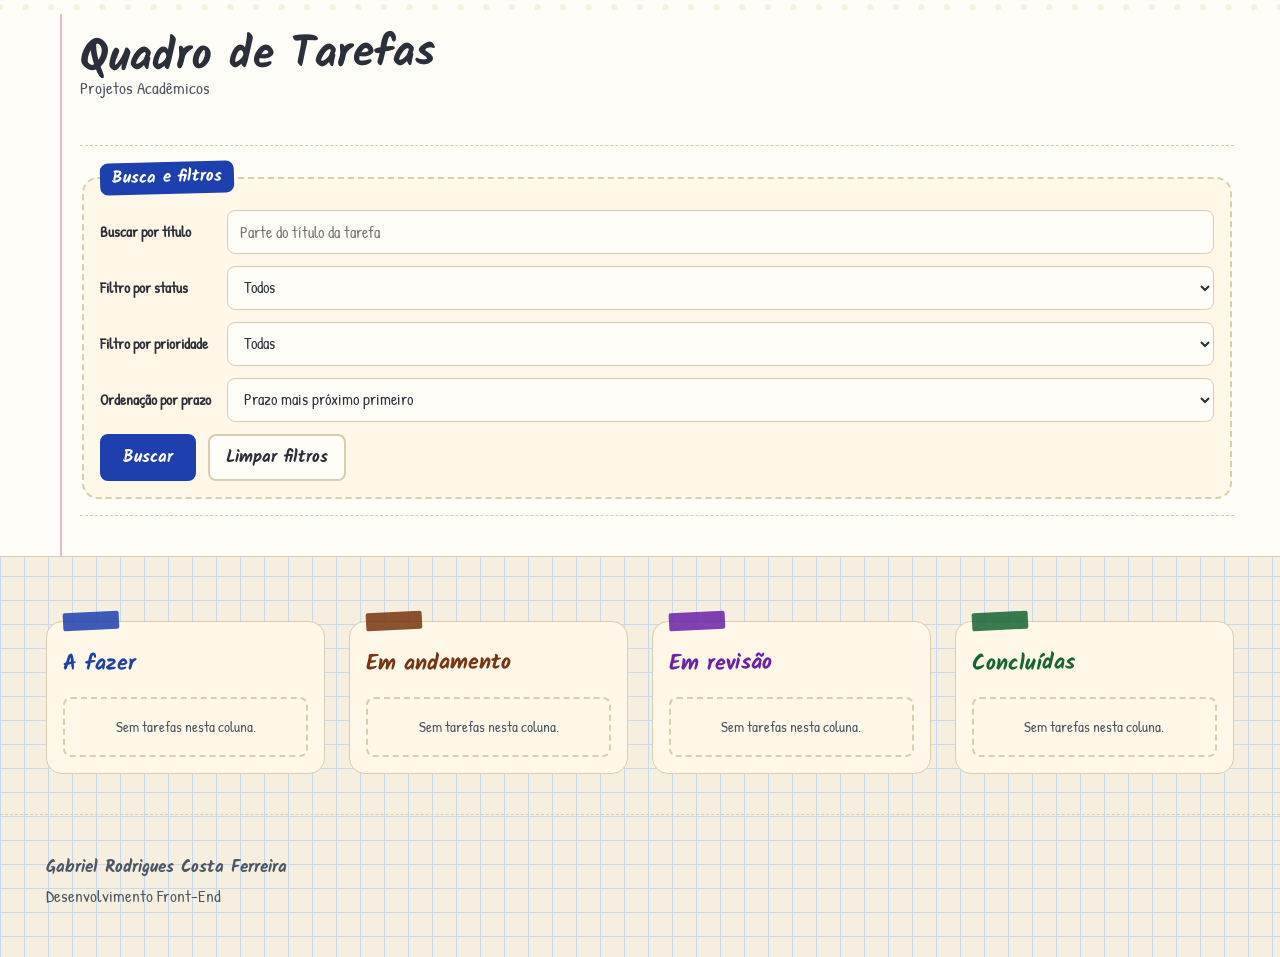
==== index.html @ 0e642eb6 "E4: pagina raiz que redireciona para a aplicacao O GitHub Pages publica a raiz do repositorio e a ap" ====
<!DOCTYPE html>
<html lang="pt-BR">
<head>
    <meta charset="UTF-8">
    <meta name="viewport" content="width=device-width, initial-scale=1.0">
    <title>Quadro de Tarefas — Desenvolvimento Front-End</title>

    <!-- O GitHub Pages publica a raiz do repositório, e a aplicação vive na
         pasta `to-do-List/`. Este redirecionamento é o que faz a URL pública
         curta abrir o quadro, em vez de mostrar uma página vazia.
         O <meta refresh> funciona sem JavaScript; o link abaixo é a saída
         para quem tiver o redirecionamento bloqueado. -->
    <meta http-equiv="refresh" content="0; url=to-do-List/">
    <link rel="canonical" href="to-do-List/">

    <style>
        body {
            margin: 0;
            min-height: 100vh;
            display: grid;
            place-items: center;
            gap: 1rem;
            font-family: system-ui, sans-serif;
            background: #f6efe0;
            color: #2a2f3a;
            text-align: center;
        }
        main { padding: 2rem; }
        a { color: #1e40af; }
    </style>
</head>
<body>
    <main>
        <h1>Quadro de Tarefas</h1>
        <p>Redirecionando para a aplicação…</p>
        <p><a href="to-do-List/">Abrir o quadro de tarefas</a></p>
    </main>
</body>
</html>
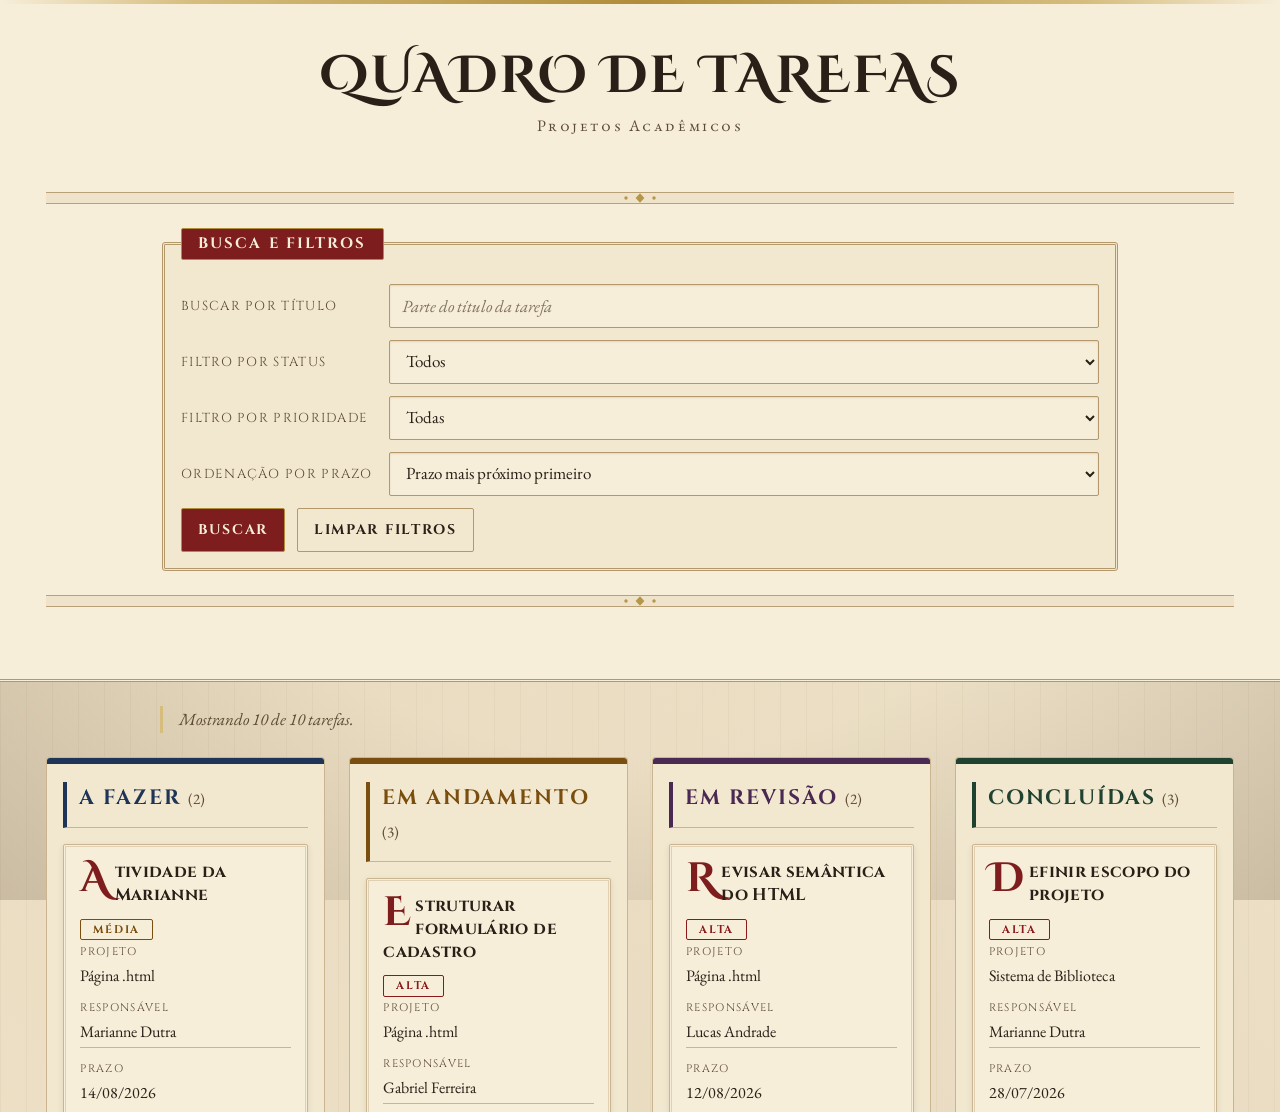
==== commit 781cf0bc: "E4: reformula a estetica para universidade antiga Pergaminho e tinta ferro-galica no lugar do cadern" ====
--- a/index.html
+++ b/index.html
@@ -13,20 +13,66 @@
     <meta http-equiv="refresh" content="0; url=to-do-List/">
     <link rel="canonical" href="to-do-List/">
 
+    <!-- Estilo embutido, e curto: esta página existe por meio segundo, e
+         qualquer arquivo externo aqui seria uma requisição a mais para
+         atrasar o redirecionamento. -->
     <style>
+        :root {
+            --pergaminho: #efe3ca;
+            --tinta: #2a2018;
+            --ouro: #b08d3a;
+            --rubrica: #7d1d1d;
+        }
+
+        @media (prefers-color-scheme: dark) {
+            :root {
+                --pergaminho: #17120d;
+                --tinta: #ece0c8;
+                --ouro: #cda54c;
+                --rubrica: #cf8080;
+            }
+        }
+
         body {
             margin: 0;
             min-height: 100vh;
             display: grid;
             place-items: center;
-            gap: 1rem;
-            font-family: system-ui, sans-serif;
-            background: #f6efe0;
-            color: #2a2f3a;
+            font-family: "EB Garamond", "Palatino Linotype", Palatino, Georgia, serif;
+            font-size: 1.125rem;
+            background-color: var(--pergaminho);
+            color: var(--tinta);
             text-align: center;
         }
-        main { padding: 2rem; }
-        a { color: #1e40af; }
+
+        main {
+            padding: 2rem;
+            border-top: 3px double var(--ouro);
+            border-bottom: 3px double var(--ouro);
+        }
+
+        h1 {
+            margin: 0 0 0.5rem;
+            font-size: clamp(1.75rem, 1.2rem + 2.5vw, 2.5rem);
+            font-weight: 700;
+            letter-spacing: 0.08em;
+            text-transform: uppercase;
+        }
+
+        p { margin: 0.5rem 0; font-style: italic; }
+
+        a {
+            color: var(--rubrica);
+            font-style: normal;
+            letter-spacing: 0.06em;
+            text-transform: uppercase;
+            font-size: 0.9375rem;
+        }
+
+        a:focus-visible {
+            outline: 3px solid var(--rubrica);
+            outline-offset: 2px;
+        }
     </style>
 </head>
 <body>
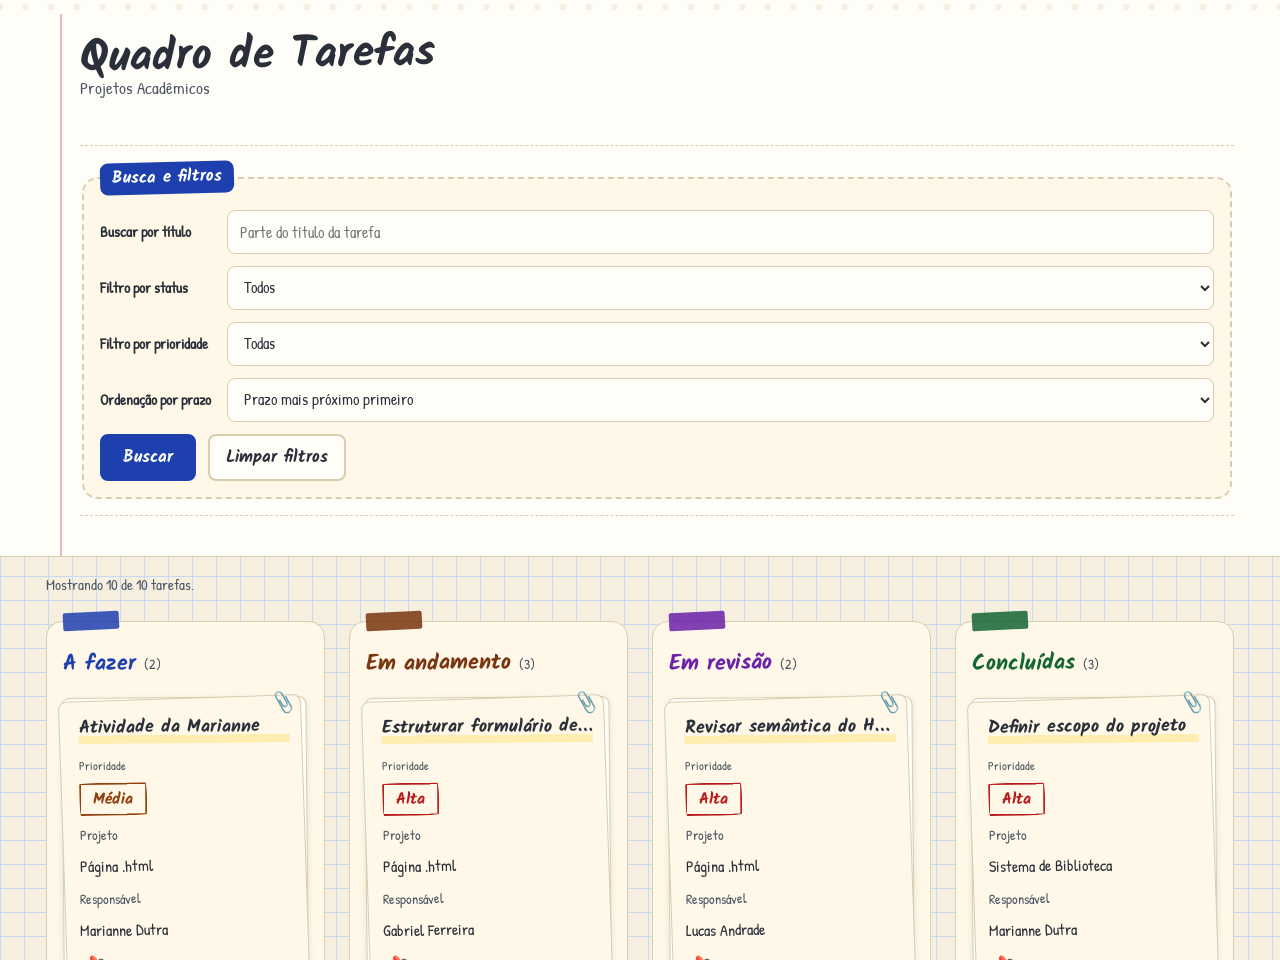
==== commit 0212b0ff: "Revert da reformulacao estetica Volta styles.css, o link das fontes e a pagina raiz ao visual de cad" ====
--- a/index.html
+++ b/index.html
@@ -13,66 +13,20 @@
     <meta http-equiv="refresh" content="0; url=to-do-List/">
     <link rel="canonical" href="to-do-List/">
 
-    <!-- Estilo embutido, e curto: esta página existe por meio segundo, e
-         qualquer arquivo externo aqui seria uma requisição a mais para
-         atrasar o redirecionamento. -->
     <style>
-        :root {
-            --pergaminho: #efe3ca;
-            --tinta: #2a2018;
-            --ouro: #b08d3a;
-            --rubrica: #7d1d1d;
-        }
-
-        @media (prefers-color-scheme: dark) {
-            :root {
-                --pergaminho: #17120d;
-                --tinta: #ece0c8;
-                --ouro: #cda54c;
-                --rubrica: #cf8080;
-            }
-        }
-
         body {
             margin: 0;
             min-height: 100vh;
             display: grid;
             place-items: center;
-            font-family: "EB Garamond", "Palatino Linotype", Palatino, Georgia, serif;
-            font-size: 1.125rem;
-            background-color: var(--pergaminho);
-            color: var(--tinta);
+            gap: 1rem;
+            font-family: system-ui, sans-serif;
+            background: #f6efe0;
+            color: #2a2f3a;
             text-align: center;
         }
-
-        main {
-            padding: 2rem;
-            border-top: 3px double var(--ouro);
-            border-bottom: 3px double var(--ouro);
-        }
-
-        h1 {
-            margin: 0 0 0.5rem;
-            font-size: clamp(1.75rem, 1.2rem + 2.5vw, 2.5rem);
-            font-weight: 700;
-            letter-spacing: 0.08em;
-            text-transform: uppercase;
-        }
-
-        p { margin: 0.5rem 0; font-style: italic; }
-
-        a {
-            color: var(--rubrica);
-            font-style: normal;
-            letter-spacing: 0.06em;
-            text-transform: uppercase;
-            font-size: 0.9375rem;
-        }
-
-        a:focus-visible {
-            outline: 3px solid var(--rubrica);
-            outline-offset: 2px;
-        }
+        main { padding: 2rem; }
+        a { color: #1e40af; }
     </style>
 </head>
 <body>
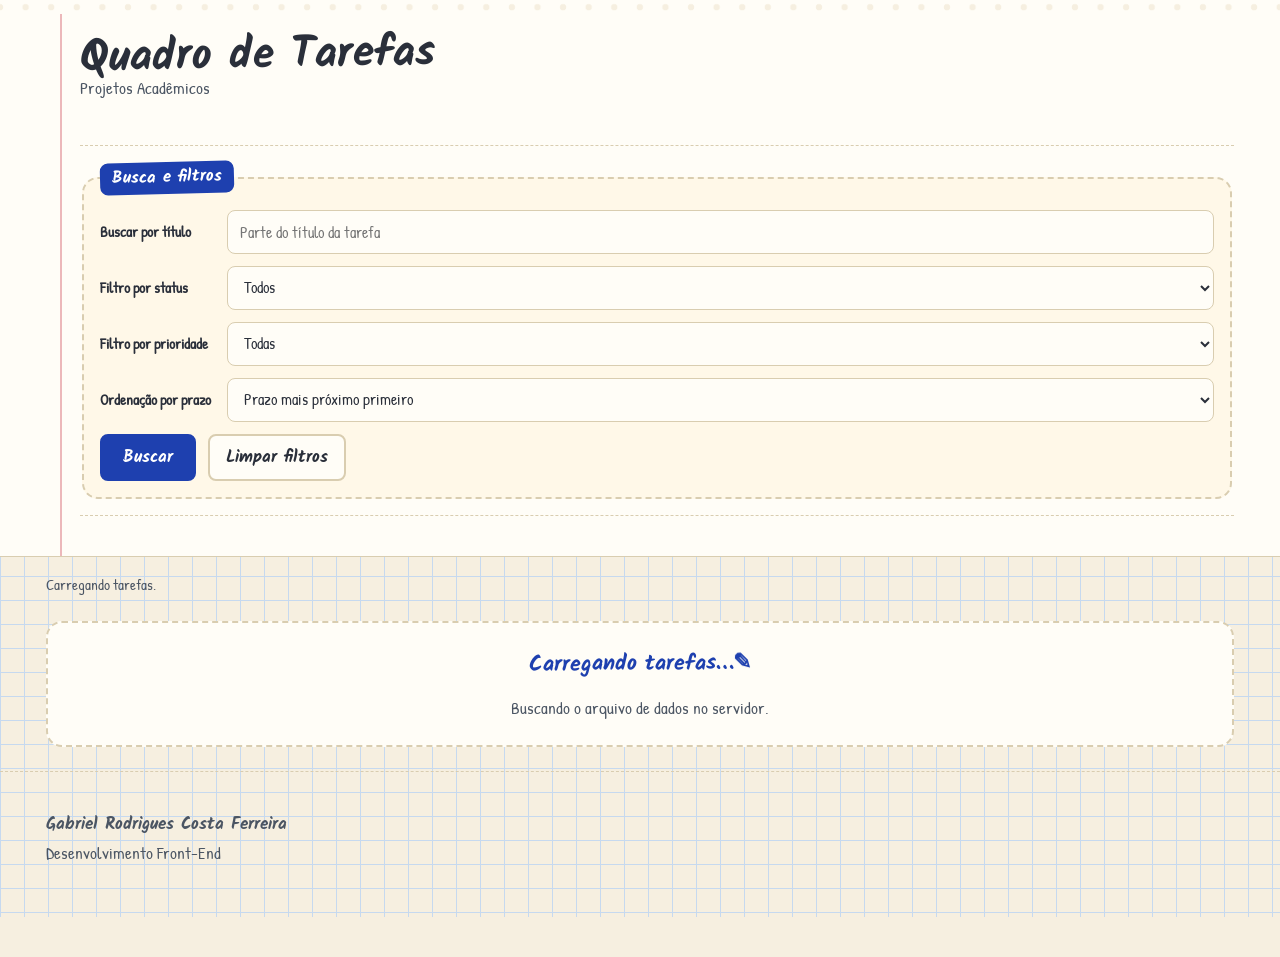
==== commit 3ed6383b: "E4: pagina raiz no mesmo tema, sem fonte remota Courier do sistema, para nao atrasar o redirecioname" ====
--- a/index.html
+++ b/index.html
@@ -13,27 +13,107 @@
     <meta http-equiv="refresh" content="0; url=to-do-List/">
     <link rel="canonical" href="to-do-List/">
 
+    <!-- Estilo embutido, e curto: esta página existe por meio segundo, e
+         qualquer arquivo externo aqui seria uma requisição a mais para
+         atrasar o redirecionamento. Por isso também não há fonte remota:
+         Courier já está instalada em qualquer sistema. -->
     <style>
+        :root {
+            --mesa: #23211d;
+            --papel: #f3f0e7;
+            --tinta: #1b1917;
+            --tarja: #14120f;
+            --carimbo: #b3261e;
+        }
+
         body {
             margin: 0;
             min-height: 100vh;
             display: grid;
             place-items: center;
-            gap: 1rem;
-            font-family: system-ui, sans-serif;
-            background: #f6efe0;
-            color: #2a2f3a;
+            padding: 1.5rem;
+            font-family: "Courier New", Courier, monospace;
+            font-size: 1.0625rem;
+            background-color: var(--mesa);
+            background-image: radial-gradient(ellipse at 50% 30%, rgba(120, 108, 84, 0.16), transparent 62%);
+            color: var(--tinta);
+        }
+
+        main {
+            max-width: 34rem;
+            background: var(--papel);
+            border: 1px solid #a8977a;
+            box-shadow: 6px 6px 0 rgba(0, 0, 0, 0.35);
+        }
+
+        .faixa {
+            margin: 0;
+            padding: 0.35rem 1rem;
+            background: var(--tarja);
+            color: var(--papel);
+            font-size: 0.75rem;
+            letter-spacing: 0.22em;
             text-align: center;
+            text-transform: uppercase;
+            overflow-wrap: anywhere;
         }
-        main { padding: 2rem; }
-        a { color: #1e40af; }
+
+        .miolo { padding: 1.75rem 1.5rem; }
+
+        h1 {
+            margin: 0 0 0.75rem;
+            font-size: clamp(1.5rem, 1.1rem + 2vw, 2.25rem);
+            letter-spacing: 0.06em;
+            text-transform: uppercase;
+        }
+
+        p { margin: 0.5rem 0; }
+
+        .controle {
+            color: #4c473f;
+            font-size: 0.75rem;
+            letter-spacing: 0.08em;
+            text-transform: uppercase;
+        }
+
+        a {
+            display: inline-block;
+            margin-top: 1rem;
+            padding: 0.35rem 0.75rem;
+            border: 2px solid var(--tarja);
+            background: var(--carimbo);
+            color: #fdfaf2;
+            font-size: 0.8125rem;
+            letter-spacing: 0.12em;
+            text-transform: uppercase;
+            text-decoration: none;
+            box-shadow: 3px 3px 0 var(--tarja);
+        }
+
+        a:hover { background: #97170f; }
+
+        a:active {
+            transform: translate(3px, 3px);
+            box-shadow: 0 0 0 var(--tarja);
+        }
+
+        a:focus-visible {
+            outline: 3px solid var(--tarja);
+            outline-offset: 2px;
+        }
     </style>
 </head>
 <body>
     <main>
-        <h1>Quadro de Tarefas</h1>
-        <p>Redirecionando para a aplicação…</p>
-        <p><a href="to-do-List/">Abrir o quadro de tarefas</a></p>
+        <p class="faixa" aria-hidden="true">Top secret // Groom Lake // Noforn</p>
+
+        <div class="miolo">
+            <h1>Quadro de Tarefas</h1>
+            <p class="controle">Doc. n.º 51-E4 &middot; transferindo para o arquivo&hellip;</p>
+            <p><a href="to-do-List/">Abrir o dossiê</a></p>
+        </div>
+
+        <p class="faixa" aria-hidden="true">Top secret // Groom Lake // Noforn</p>
     </main>
 </body>
 </html>
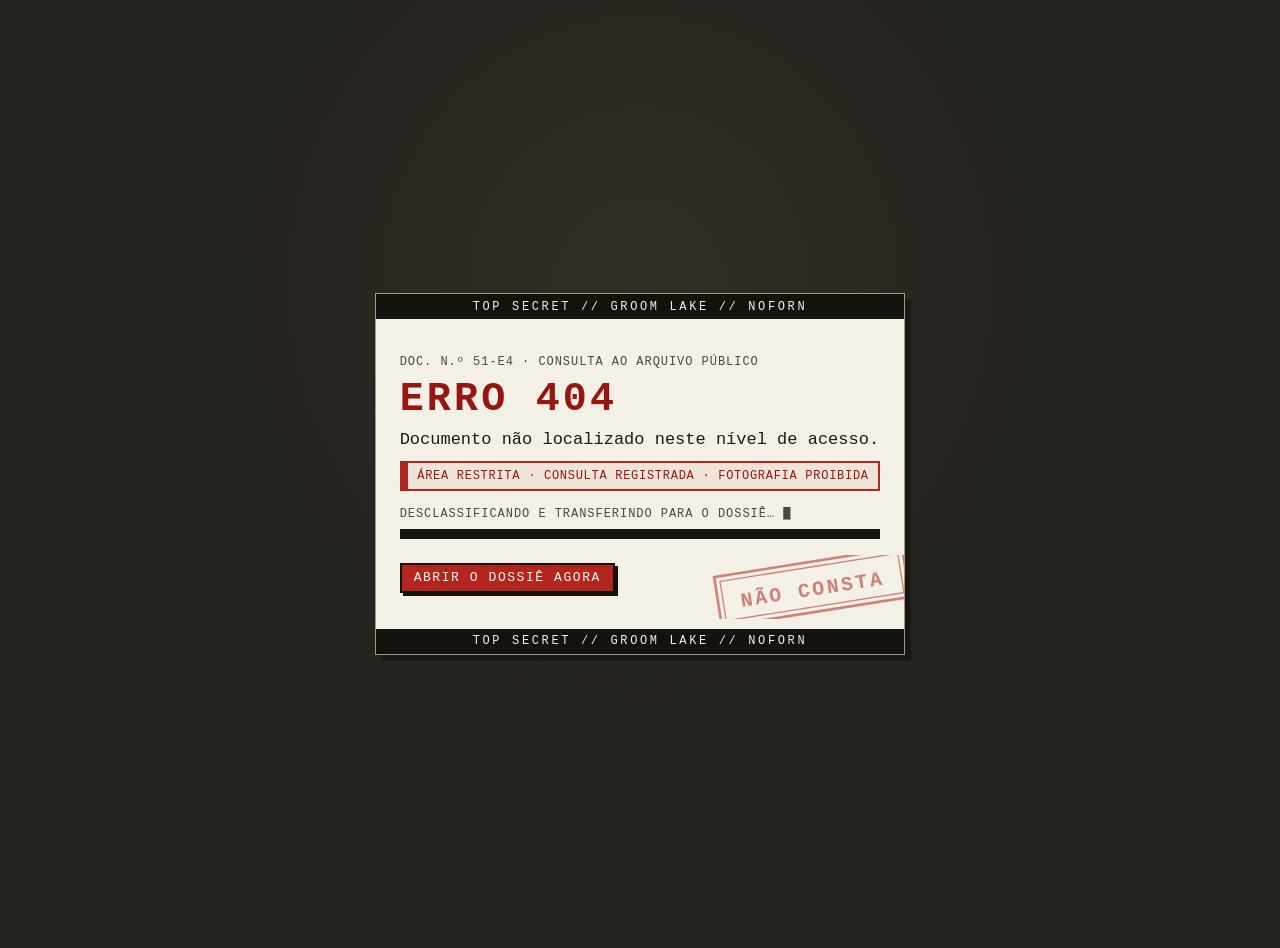
==== commit 992d3cbb: "Pagina raiz: tela de erro 404 do dossie por dois segundos antes do quadro A pagina da raiz, que redi" ====
--- a/index.html
+++ b/index.html
@@ -6,24 +6,37 @@
     <title>Quadro de Tarefas — Desenvolvimento Front-End</title>
 
     <!-- O GitHub Pages publica a raiz do repositório, e a aplicação vive na
-         pasta `to-do-List/`. Este redirecionamento é o que faz a URL pública
-         curta abrir o quadro, em vez de mostrar uma página vazia.
-         O <meta refresh> funciona sem JavaScript; o link abaixo é a saída
-         para quem tiver o redirecionamento bloqueado. -->
-    <meta http-equiv="refresh" content="0; url=to-do-List/">
+         pasta `to-do-List/`. Esta página é a porta de entrada da URL curta:
+         por dois segundos ela encena um "erro 404" no tema do dossiê (o
+         documento não consta no arquivo público) e só então redireciona
+         para o quadro. A espera é proposital e acontece em toda visita:
+         é a abertura, não um carregamento.
+
+         O redirecionamento é feito pelo script no fim do <body>, com
+         `location.replace`, para que esta tela não fique no histórico: o
+         "voltar" do quadro leva aonde o visitante estava, e não de volta
+         para cá, onde ele seria redirecionado de novo. Sem JavaScript, o
+         <meta refresh> dentro de <noscript> faz o mesmo. O link no fim é a
+         saída para quem tiver os dois bloqueados, ou não quiser esperar:
+         um redirecionamento com prazo é mudança de contexto sem pedido
+         (WCAG 2.2.1), e por isso a tela sempre oferece o caminho manual. -->
+    <noscript>
+        <meta http-equiv="refresh" content="2; url=to-do-List/">
+    </noscript>
     <link rel="canonical" href="to-do-List/">
 
-    <!-- Estilo embutido, e curto: esta página existe por meio segundo, e
-         qualquer arquivo externo aqui seria uma requisição a mais para
-         atrasar o redirecionamento. Por isso também não há fonte remota:
-         Courier já está instalada em qualquer sistema. -->
+    <!-- Estilo embutido, e curto: qualquer arquivo externo aqui seria uma
+         requisição a mais antes de a tela aparecer. Por isso também não há
+         fonte remota: Courier já está instalada em qualquer sistema. -->
     <style>
         :root {
             --mesa: #23211d;
             --papel: #f3f0e7;
             --tinta: #1b1917;
+            --tinta-fraca: #4c473f;
             --tarja: #14120f;
             --carimbo: #b3261e;
+            --carimbo-texto: #97170f;
         }
 
         body {
@@ -40,6 +53,8 @@
         }
 
         main {
+            position: relative;
+            overflow: hidden;
             max-width: 34rem;
             background: var(--papel);
             border: 1px solid #a8977a;
@@ -61,19 +76,83 @@
         .miolo { padding: 1.75rem 1.5rem; }
 
         h1 {
-            margin: 0 0 0.75rem;
-            font-size: clamp(1.5rem, 1.1rem + 2vw, 2.25rem);
-            letter-spacing: 0.06em;
-            text-transform: uppercase;
+            margin: 0 0 0.5rem;
+            font-size: clamp(1.75rem, 1.2rem + 2.5vw, 2.5rem);
+            letter-spacing: 0.08em;
+            text-transform: uppercase;
+            color: var(--carimbo-texto);
         }
 
         p { margin: 0.5rem 0; }
 
-        .controle {
-            color: #4c473f;
+        .controle,
+        .status {
+            color: var(--tinta-fraca);
             font-size: 0.75rem;
             letter-spacing: 0.08em;
             text-transform: uppercase;
+        }
+
+        /* Placa do perímetro de Groom Lake, como na aplicação: fundo claro,
+           tarja vermelha, caixa alta. */
+        .aviso {
+            margin-top: 0.75rem;
+            padding: 0.35rem 0.6rem;
+            border: 2px solid var(--carimbo);
+            border-left-width: 8px;
+            background: rgba(179, 38, 30, 0.06);
+            color: var(--carimbo-texto);
+            font-size: 0.75rem;
+            letter-spacing: 0.06em;
+            text-transform: uppercase;
+        }
+
+        /* Cursor datilográfico piscando enquanto "transfere", igual ao
+           painel de carregando do quadro. */
+        .status { margin-top: 1rem; }
+
+        .status::after {
+            content: " \2588";
+            animation: piscando 1s steps(1, end) infinite;
+        }
+
+        @keyframes piscando {
+            50% { opacity: 0; }
+        }
+
+        /* A barra enche nos mesmos dois segundos do redirecionamento: a
+           espera fica visível como espera, e não como página travada. */
+        .barra {
+            height: 0.5rem;
+            margin-top: 0.5rem;
+            border: 1px solid var(--tarja);
+            background: rgba(20, 18, 15, 0.08);
+        }
+
+        .barra span {
+            display: block;
+            width: 0;
+            height: 100%;
+            background: var(--tarja);
+            animation: transferindo 2s linear forwards;
+        }
+
+        @keyframes transferindo {
+            to { width: 100%; }
+        }
+
+        /* Carimbo de borracha "NÃO CONSTA", em SVG embutido: imagem, e por
+           isso nenhum leitor de tela tem o que anunciar aqui. */
+        .miolo::after {
+            content: "";
+            position: absolute;
+            right: -0.5rem;
+            bottom: 2rem;
+            width: 200px;
+            height: 70px;
+            opacity: 0.55;
+            pointer-events: none;
+            background: url("data:image/svg+xml,%3Csvg xmlns='http://www.w3.org/2000/svg' width='230' height='74' viewBox='0 0 230 74'%3E%3Cg transform='rotate(-9 115 37)'%3E%3Crect x='5' y='8' width='220' height='58' fill='none' stroke='%23b3261e' stroke-width='3'/%3E%3Crect x='11' y='14' width='208' height='46' fill='none' stroke='%23b3261e' stroke-width='1.5'/%3E%3Ctext x='115' y='47' fill='%23b3261e' font-family='Courier New,monospace' font-size='23' font-weight='700' letter-spacing='3' text-anchor='middle'%3EN%26%23195;O CONSTA%3C/text%3E%3C/g%3E%3C/svg%3E") no-repeat center / contain;
         }
 
         a {
@@ -90,7 +169,7 @@
             box-shadow: 3px 3px 0 var(--tarja);
         }
 
-        a:hover { background: #97170f; }
+        a:hover { background: var(--carimbo-texto); }
 
         a:active {
             transform: translate(3px, 3px);
@@ -100,6 +179,16 @@
         a:focus-visible {
             outline: 3px solid var(--tarja);
             outline-offset: 2px;
+        }
+
+        /* Em tela estreita o carimbo cairia em cima do link. */
+        @media (max-width: 30rem) {
+            .miolo::after { display: none; }
+        }
+
+        @media (prefers-reduced-motion: reduce) {
+            .status::after { animation: none; }
+            .barra { display: none; }
         }
     </style>
 </head>
@@ -108,12 +197,25 @@
         <p class="faixa" aria-hidden="true">Top secret // Groom Lake // Noforn</p>
 
         <div class="miolo">
-            <h1>Quadro de Tarefas</h1>
-            <p class="controle">Doc. n.º 51-E4 &middot; transferindo para o arquivo&hellip;</p>
-            <p><a href="to-do-List/">Abrir o dossiê</a></p>
+            <p class="controle">Doc. n.º 51-E4 &middot; consulta ao arquivo público</p>
+            <h1>Erro 404</h1>
+            <p>Documento não localizado neste nível de acesso.</p>
+            <p class="aviso">Área restrita &middot; consulta registrada &middot; fotografia proibida</p>
+
+            <p class="status" role="status">Desclassificando e transferindo para o dossiê&hellip;</p>
+            <div class="barra" aria-hidden="true"><span></span></div>
+
+            <p><a href="to-do-List/">Abrir o dossiê agora</a></p>
         </div>
 
         <p class="faixa" aria-hidden="true">Top secret // Groom Lake // Noforn</p>
     </main>
+
+    <script>
+        /* Dois segundos de tela, em toda visita, e então o quadro. O `replace`
+           troca esta entrada do histórico pela do quadro (ver o comentário
+           no <head>). */
+        setTimeout(function () { location.replace('to-do-List/'); }, 2000);
+    </script>
 </body>
 </html>
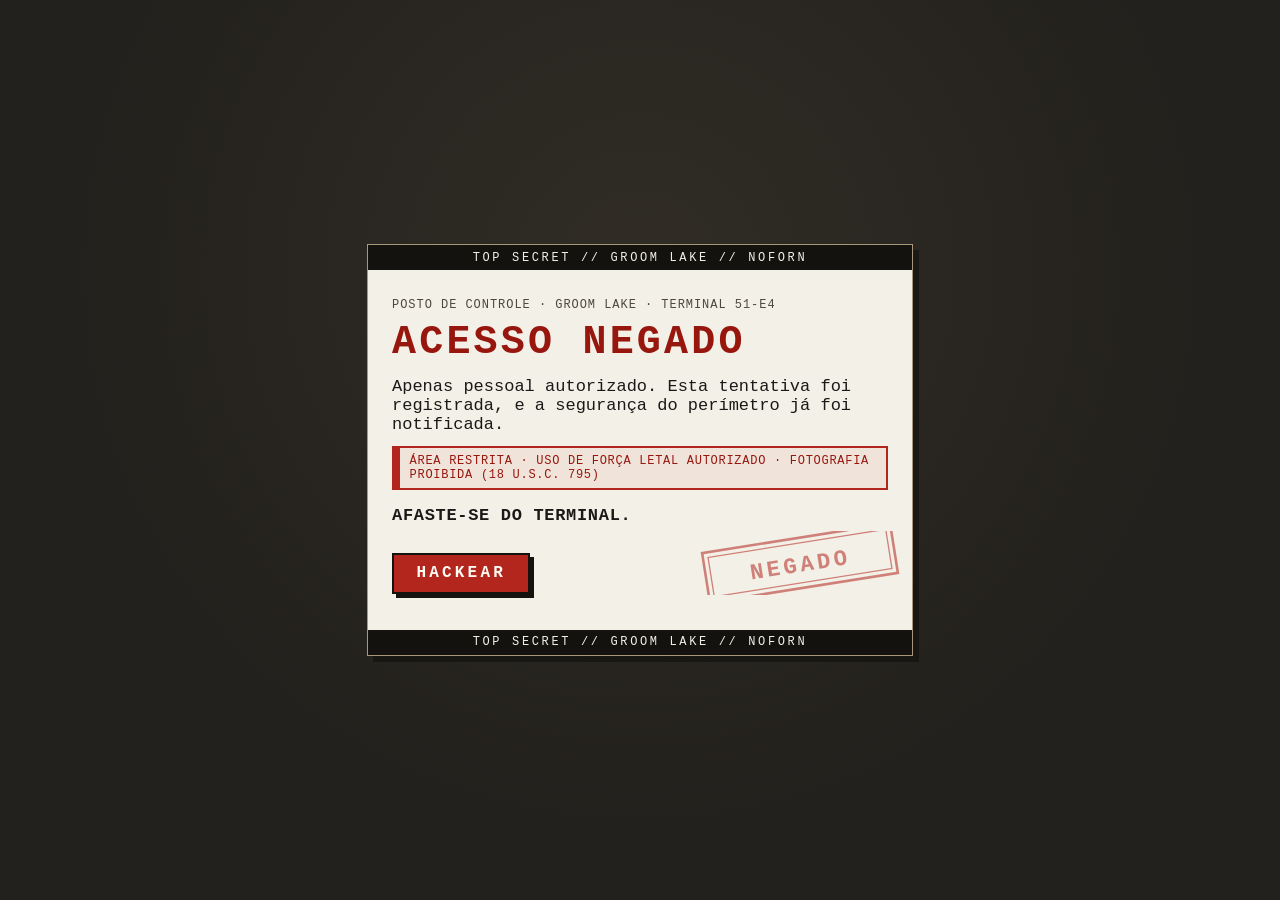
==== commit c3a3738f: "Pagina raiz: tela de acesso negado com botao Hackear antes do quadro Sai a tela de erro 404 com redi" ====
--- a/index.html
+++ b/index.html
@@ -6,23 +6,17 @@
     <title>Quadro de Tarefas — Desenvolvimento Front-End</title>
 
     <!-- O GitHub Pages publica a raiz do repositório, e a aplicação vive na
-         pasta `to-do-List/`. Esta página é a porta de entrada da URL curta:
-         por dois segundos ela encena um "erro 404" no tema do dossiê (o
-         documento não consta no arquivo público) e só então redireciona
-         para o quadro. A espera é proposital e acontece em toda visita:
-         é a abertura, não um carregamento.
-
-         O redirecionamento é feito pelo script no fim do <body>, com
-         `location.replace`, para que esta tela não fique no histórico: o
-         "voltar" do quadro leva aonde o visitante estava, e não de volta
-         para cá, onde ele seria redirecionado de novo. Sem JavaScript, o
-         <meta refresh> dentro de <noscript> faz o mesmo. O link no fim é a
-         saída para quem tiver os dois bloqueados, ou não quiser esperar:
-         um redirecionamento com prazo é mudança de contexto sem pedido
-         (WCAG 2.2.1), e por isso a tela sempre oferece o caminho manual. -->
-    <noscript>
-        <meta http-equiv="refresh" content="2; url=to-do-List/">
-    </noscript>
+         pasta `to-do-List/`. Esta página é o posto de controle da URL
+         curta: uma tela de "acesso negado" no tema do dossiê, que não abre
+         nada sozinha. Só o botão "Hackear" leva ao quadro, depois de encenar
+         uma invasão de dois segundos no terminal âmbar (o mesmo da região de
+         resultados do quadro).
+
+         O botão é um link para `to-do-List/`: sem JavaScript ele abre o
+         quadro direto, e com JavaScript o clique é interceptado para rodar
+         a encenação antes. Não há redirecionamento automático, e por isso
+         esta tela fica no histórico de propósito: o "voltar" do quadro traz
+         de volta ao posto de controle, como em qualquer página de entrada. -->
     <link rel="canonical" href="to-do-List/">
 
     <!-- Estilo embutido, e curto: qualquer arquivo externo aqui seria uma
@@ -37,7 +31,12 @@
             --tarja: #14120f;
             --carimbo: #b3261e;
             --carimbo-texto: #97170f;
-        }
+            --concedido: #1f5c34;
+            --crt-bg: #14150f;
+            --crt-texto: #ffb000;
+        }
+
+        [hidden] { display: none !important; }
 
         body {
             margin: 0;
@@ -45,6 +44,7 @@
             display: grid;
             place-items: center;
             padding: 1.5rem;
+            box-sizing: border-box;
             font-family: "Courier New", Courier, monospace;
             font-size: 1.0625rem;
             background-color: var(--mesa);
@@ -53,9 +53,7 @@
         }
 
         main {
-            position: relative;
-            overflow: hidden;
-            max-width: 34rem;
+            width: min(100%, 34rem);
             background: var(--papel);
             border: 1px solid #a8977a;
             box-shadow: 6px 6px 0 rgba(0, 0, 0, 0.35);
@@ -75,26 +73,29 @@
 
         .miolo { padding: 1.75rem 1.5rem; }
 
-        h1 {
+        .controle {
             margin: 0 0 0.5rem;
-            font-size: clamp(1.75rem, 1.2rem + 2.5vw, 2.5rem);
-            letter-spacing: 0.08em;
-            text-transform: uppercase;
-            color: var(--carimbo-texto);
-        }
-
-        p { margin: 0.5rem 0; }
-
-        .controle,
-        .status {
             color: var(--tinta-fraca);
             font-size: 0.75rem;
             letter-spacing: 0.08em;
             text-transform: uppercase;
         }
 
+        h1 {
+            margin: 0 0 0.75rem;
+            font-size: clamp(1.75rem, 1.2rem + 2.5vw, 2.5rem);
+            letter-spacing: 0.08em;
+            text-transform: uppercase;
+            color: var(--carimbo-texto);
+        }
+
+        h1.invadindo { color: var(--tinta); }
+        h1.concedido { color: var(--concedido); }
+
+        p { margin: 0.5rem 0; }
+
         /* Placa do perímetro de Groom Lake, como na aplicação: fundo claro,
-           tarja vermelha, caixa alta. */
+           tarja vermelha, caixa alta. O texto é o da sinalização real. */
         .aviso {
             margin-top: 0.75rem;
             padding: 0.35rem 0.6rem;
@@ -107,88 +108,106 @@
             text-transform: uppercase;
         }
 
-        /* Cursor datilográfico piscando enquanto "transfere", igual ao
-           painel de carregando do quadro. */
-        .status { margin-top: 1rem; }
-
-        .status::after {
-            content: " \2588";
-            animation: piscando 1s steps(1, end) infinite;
-        }
-
-        @keyframes piscando {
-            50% { opacity: 0; }
-        }
-
-        /* A barra enche nos mesmos dois segundos do redirecionamento: a
-           espera fica visível como espera, e não como página travada. */
-        .barra {
-            height: 0.5rem;
-            margin-top: 0.5rem;
-            border: 1px solid var(--tarja);
-            background: rgba(20, 18, 15, 0.08);
-        }
-
-        .barra span {
-            display: block;
-            width: 0;
-            height: 100%;
-            background: var(--tarja);
-            animation: transferindo 2s linear forwards;
-        }
-
-        @keyframes transferindo {
-            to { width: 100%; }
-        }
-
-        /* Carimbo de borracha "NÃO CONSTA", em SVG embutido: imagem, e por
-           isso nenhum leitor de tela tem o que anunciar aqui. */
-        .miolo::after {
+        .ordem {
+            margin-top: 1rem;
+            font-weight: 700;
+            letter-spacing: 0.04em;
+            text-transform: uppercase;
+        }
+
+        /* Carimbo de borracha NEGADO, em SVG embutido: imagem, e por isso
+           nenhum leitor de tela tem o que anunciar aqui. Some junto com a
+           tela de acesso negado. */
+        #negado { position: relative; }
+
+        #negado::after {
             content: "";
             position: absolute;
-            right: -0.5rem;
-            bottom: 2rem;
+            right: -0.75rem;
+            bottom: -0.25rem;
             width: 200px;
             height: 70px;
             opacity: 0.55;
             pointer-events: none;
-            background: url("data:image/svg+xml,%3Csvg xmlns='http://www.w3.org/2000/svg' width='230' height='74' viewBox='0 0 230 74'%3E%3Cg transform='rotate(-9 115 37)'%3E%3Crect x='5' y='8' width='220' height='58' fill='none' stroke='%23b3261e' stroke-width='3'/%3E%3Crect x='11' y='14' width='208' height='46' fill='none' stroke='%23b3261e' stroke-width='1.5'/%3E%3Ctext x='115' y='47' fill='%23b3261e' font-family='Courier New,monospace' font-size='23' font-weight='700' letter-spacing='3' text-anchor='middle'%3EN%26%23195;O CONSTA%3C/text%3E%3C/g%3E%3C/svg%3E") no-repeat center / contain;
-        }
-
-        a {
+            background: url("data:image/svg+xml,%3Csvg xmlns='http://www.w3.org/2000/svg' width='230' height='74' viewBox='0 0 230 74'%3E%3Cg transform='rotate(-9 115 37)'%3E%3Crect x='5' y='8' width='220' height='58' fill='none' stroke='%23b3261e' stroke-width='3'/%3E%3Crect x='11' y='14' width='208' height='46' fill='none' stroke='%23b3261e' stroke-width='1.5'/%3E%3Ctext x='115' y='47' fill='%23b3261e' font-family='Courier New,monospace' font-size='26' font-weight='700' letter-spacing='4' text-anchor='middle'%3ENEGADO%3C/text%3E%3C/g%3E%3C/svg%3E") no-repeat center / contain;
+        }
+
+        .botao {
             display: inline-block;
-            margin-top: 1rem;
-            padding: 0.35rem 0.75rem;
+            margin-top: 1.25rem;
+            padding: 0.6rem 1.4rem;
             border: 2px solid var(--tarja);
             background: var(--carimbo);
             color: #fdfaf2;
-            font-size: 0.8125rem;
-            letter-spacing: 0.12em;
+            font-size: 1rem;
+            font-weight: 700;
+            letter-spacing: 0.2em;
             text-transform: uppercase;
             text-decoration: none;
-            box-shadow: 3px 3px 0 var(--tarja);
-        }
-
-        a:hover { background: var(--carimbo-texto); }
-
-        a:active {
-            transform: translate(3px, 3px);
+            box-shadow: 4px 4px 0 var(--tarja);
+            cursor: pointer;
+        }
+
+        .botao:hover { background: var(--carimbo-texto); }
+
+        .botao:active {
+            transform: translate(4px, 4px);
             box-shadow: 0 0 0 var(--tarja);
         }
 
-        a:focus-visible {
+        .botao:focus-visible {
             outline: 3px solid var(--tarja);
             outline-offset: 2px;
         }
 
-        /* Em tela estreita o carimbo cairia em cima do link. */
+        /* Terminal âmbar da invasão: o mesmo monitor da região de resultados
+           do quadro. A altura mínima cabe as quatro linhas desde o início,
+           para a caixa não crescer a cada linha. */
+        .terminal {
+            margin: 0.75rem 0 0;
+            padding: 1rem 1.1rem;
+            min-height: 8rem;
+            list-style: none;
+            background: var(--crt-bg);
+            color: var(--crt-texto);
+            font-size: 0.9375rem;
+            line-height: 1.5;
+            box-shadow: inset 0 0 0 1px rgba(255, 176, 0, 0.25);
+        }
+
+        .terminal li {
+            margin: 0;
+            overflow-wrap: anywhere;
+        }
+
+        .terminal li::before { content: "> "; }
+
+        .terminal li:last-child::after {
+            content: " \2588";
+            animation: piscando 1s steps(1, end) infinite;
+        }
+
+        .terminal li.concedido {
+            color: #fff3c4;
+            font-weight: 700;
+        }
+
+        @keyframes piscando {
+            50% { opacity: 0; }
+        }
+
         @media (max-width: 30rem) {
-            .miolo::after { display: none; }
+            /* Em tela estreita o carimbo cairia em cima do botão. */
+            #negado::after { display: none; }
+
+            .botao {
+                display: block;
+                text-align: center;
+            }
         }
 
         @media (prefers-reduced-motion: reduce) {
-            .status::after { animation: none; }
-            .barra { display: none; }
+            .terminal li:last-child::after { animation: none; }
         }
     </style>
 </head>
@@ -197,25 +216,72 @@
         <p class="faixa" aria-hidden="true">Top secret // Groom Lake // Noforn</p>
 
         <div class="miolo">
-            <p class="controle">Doc. n.º 51-E4 &middot; consulta ao arquivo público</p>
-            <h1>Erro 404</h1>
-            <p>Documento não localizado neste nível de acesso.</p>
-            <p class="aviso">Área restrita &middot; consulta registrada &middot; fotografia proibida</p>
-
-            <p class="status" role="status">Desclassificando e transferindo para o dossiê&hellip;</p>
-            <div class="barra" aria-hidden="true"><span></span></div>
-
-            <p><a href="to-do-List/">Abrir o dossiê agora</a></p>
+            <p class="controle">Posto de controle &middot; Groom Lake &middot; terminal 51-E4</p>
+            <h1 id="titulo">Acesso negado</h1>
+
+            <div id="negado">
+                <p>Apenas pessoal autorizado. Esta tentativa foi registrada, e a segurança do perímetro já foi notificada.</p>
+                <p class="aviso">Área restrita &middot; uso de força letal autorizado &middot; fotografia proibida (18 U.S.C. 795)</p>
+                <p class="ordem">Afaste-se do terminal.</p>
+                <p><a class="botao" id="hackear" href="to-do-List/">Hackear</a></p>
+            </div>
+
+            <ol id="invasao" class="terminal" aria-live="polite" hidden></ol>
         </div>
 
         <p class="faixa" aria-hidden="true">Top secret // Groom Lake // Noforn</p>
     </main>
 
     <script>
-        /* Dois segundos de tela, em toda visita, e então o quadro. O `replace`
-           troca esta entrada do histórico pela do quadro (ver o comentário
-           no <head>). */
-        setTimeout(function () { location.replace('to-do-List/'); }, 2000);
+        /* O clique em "Hackear" esconde a tela de acesso negado, escreve a
+           invasão no terminal, uma linha por vez, e só então abre o quadro.
+           Clique com modificador (nova aba, nova janela) segue o link normal. */
+        (function () {
+            var botao = document.getElementById('hackear');
+            var titulo = document.getElementById('titulo');
+            var negado = document.getElementById('negado');
+            var terminal = document.getElementById('invasao');
+
+            var passos = [
+                'conectando ao terminal de acesso… ok',
+                'contornando o perímetro… ok',
+                'quebrando a cifra do arquivo 51-E4… ok',
+                'ACESSO CONCEDIDO. abrindo o dossiê…'
+            ];
+            var INTERVALO = 400;   /* ms entre uma linha e a próxima */
+            var PAUSA_FINAL = 700; /* ms com "acesso concedido" na tela antes de abrir */
+
+            botao.addEventListener('click', function (evento) {
+                if (evento.ctrlKey || evento.metaKey || evento.shiftKey || evento.altKey || evento.button !== 0) {
+                    return;
+                }
+                evento.preventDefault();
+
+                negado.hidden = true;
+                terminal.hidden = false;
+                titulo.textContent = 'Invadindo o arquivo';
+                titulo.className = 'invadindo';
+
+                passos.forEach(function (texto, indice) {
+                    var ultimo = indice === passos.length - 1;
+
+                    setTimeout(function () {
+                        var linha = document.createElement('li');
+                        linha.textContent = texto;
+                        if (ultimo) {
+                            linha.className = 'concedido';
+                            titulo.textContent = 'Acesso concedido';
+                            titulo.className = 'concedido';
+                        }
+                        terminal.appendChild(linha);
+
+                        if (ultimo) {
+                            setTimeout(function () { location.assign(botao.href); }, PAUSA_FINAL);
+                        }
+                    }, INTERVALO * (indice + 1));
+                });
+            });
+        }());
     </script>
 </body>
 </html>
